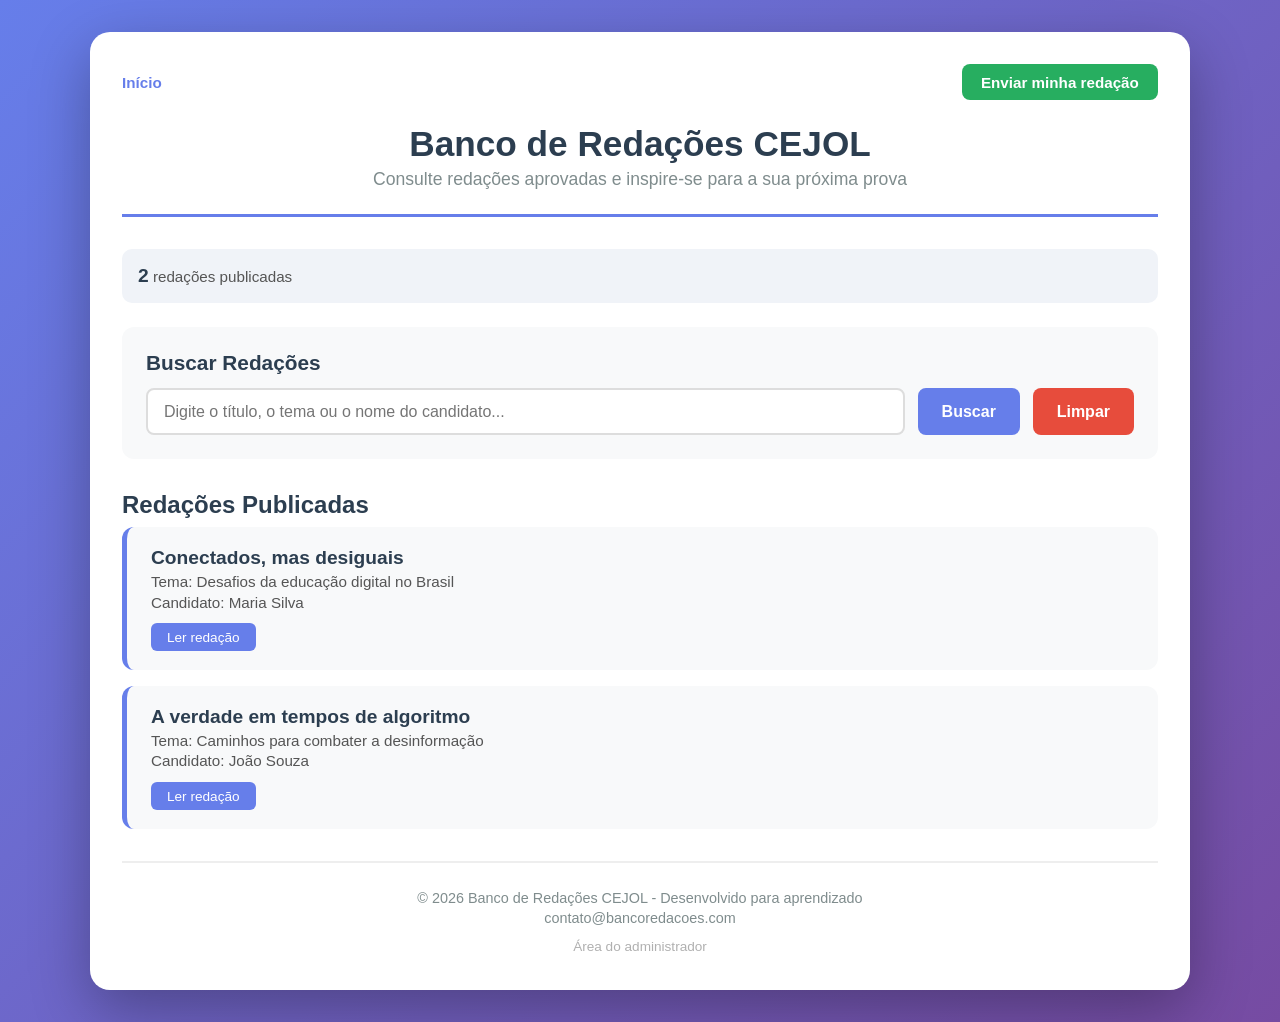
==== versao-local/index.html @ 505a9982 "Banco de Redações CEJOL até a Aula 16 (gabarito da versão 1) Código do projeto final de Projeto de A" ====
<!DOCTYPE html>
<html lang="pt-BR">
<head>
    <meta charset="UTF-8">
    <meta name="viewport" content="width=device-width, initial-scale=1.0">
    <title>Banco de Redações CEJOL</title>
    <link rel="stylesheet" href="style.css">
</head>
<body>
    <div class="container">

        <!-- ===== NAVEGAÇÃO ===== -->
        <nav class="topo-nav">
            <a href="index.html">Início</a>
            <a href="enviar.html" class="btn-enviar">Enviar minha redação</a>
        </nav>

        <!-- ===== CABEÇALHO ===== -->
        <header>
            <h1>Banco de Redações CEJOL</h1>
            <p>Consulte redações aprovadas e inspire-se para a sua próxima prova</p>
        </header>

        <!-- ===== ESTATÍSTICAS (preenchida pelo publico.js) ===== -->
        <section id="estatisticas">
            <span><strong id="total-publicadas">2</strong> redações publicadas</span>
        </section>

        <!-- ===== CONTEÚDO PRINCIPAL ===== -->
        <main>

            <!-- Busca -->
            <section id="busca">
                <h2>Buscar Redações</h2>
                <form id="form-busca">
                    <input type="text" id="termo-busca" placeholder="Digite o título, o tema ou o nome do candidato...">
                    <button type="submit">Buscar</button>
                    <button type="button" id="limpar-busca">Limpar</button>
                </form>
            </section>

            <!-- Listagem: cards de EXEMPLO (o publico.js troca pelos dados da API) -->
            <section id="listagem">
                <h2>Redações Publicadas</h2>
                <div id="lista-redacoes">
                    <article class="redacao">
                        <h3>Conectados, mas desiguais</h3>
                        <p>Tema: Desafios da educação digital no Brasil</p>
                        <p>Candidato: Maria Silva</p>
                        <div class="botoes-redacao">
                            <a href="redacao.html?id=1" class="ler">Ler redação</a>
                        </div>
                    </article>

                    <article class="redacao">
                        <h3>A verdade em tempos de algoritmo</h3>
                        <p>Tema: Caminhos para combater a desinformação</p>
                        <p>Candidato: João Souza</p>
                        <div class="botoes-redacao">
                            <a href="redacao.html?id=2" class="ler">Ler redação</a>
                        </div>
                    </article>
                </div>
            </section>

        </main>

        <!-- ===== RODAPÉ ===== -->
        <footer>
            <p>© 2026 Banco de Redações CEJOL - Desenvolvido para aprendizado</p>
            <p>contato@bancoredacoes.com</p>
            <p class="link-admin"><a href="admin.html" class="link-admin-texto">Área do administrador</a></p>
        </footer>

    </div>

    <script src="dados.js"></script>
    <script src="publico.js"></script>
</body>
</html>
---- versao-local/style.css ----
/* ==========================================================
   Banco de Redações CEJOL — style.css
   Um único arquivo de estilo para as 5 páginas.
   Cada parte foi acrescentada em uma aula (6 a 11), sempre no fim.
   ========================================================== */

/* ############ Aula 6 ############ */

/* ===== Reset: remove margens e espaçamentos padrão do navegador ===== */
* {
    margin: 0;
    padding: 0;
    box-sizing: border-box;
}

/* ===== Classes utilitárias ===== */
/* Esconde qualquer elemento (usada pelo JavaScript nas próximas aulas) */
.oculto {
    display: none !important;
}

/* Avisos como "Nenhuma redação encontrada" */
.texto-vazio {
    color: #7f8c8d;
    font-style: italic;
}

/* ===== Página e container ===== */
body {
    font-family: 'Segoe UI', Tahoma, Geneva, Verdana, sans-serif;
    background: linear-gradient(135deg, #667eea 0%, #764ba2 100%);
    min-height: 100vh;
    padding: 2rem 1rem;
    display: flex;
    justify-content: center;
    align-items: flex-start;
}

.container {
    max-width: 1100px;
    width: 100%;
    background: #ffffff;
    border-radius: 20px;
    padding: 2rem;
    box-shadow: 0 20px 60px rgba(0, 0, 0, 0.3);
}

/* ===== Cabeçalho ===== */
header {
    text-align: center;
    margin-bottom: 2rem;
    padding-bottom: 1.5rem;
    border-bottom: 3px solid #667eea;
}

header h1 {
    color: #2c3e50;
    font-size: 2.2rem;
    font-weight: 700;
}

header p {
    color: #7f8c8d;
    font-size: 1.1rem;
    margin-top: 0.3rem;
}

/* ===== Barra de navegação ===== */
.topo-nav {
    display: flex;
    justify-content: space-between;
    align-items: center;
    margin-bottom: 1.5rem;
    flex-wrap: wrap;
    gap: 0.8rem;
}

.topo-nav a {
    color: #667eea;
    text-decoration: none;
    font-weight: 600;
    font-size: 0.95rem;
    transition: color 0.2s;
}

.topo-nav a:hover {
    color: #5a67d8;
}

.topo-nav .btn-enviar {
    background: #27ae60;
    color: #fff;
    padding: 0.6rem 1.2rem;
    border-radius: 8px;
    transition: background 0.3s, transform 0.2s;
}

.topo-nav .btn-enviar:hover {
    background: #219150;
    color: #fff;
    transform: scale(1.02);
}

/* ===== Estatísticas ===== */
#estatisticas {
    display: flex;
    gap: 1.5rem;
    flex-wrap: wrap;
    margin: 1rem 0 1.5rem 0;
    padding: 1rem;
    background: #f0f3f8;
    border-radius: 10px;
}

#estatisticas span {
    font-size: 0.95rem;
    color: #555;
}

#estatisticas strong {
    color: #2c3e50;
    font-size: 1.2rem;
}

/* ===== Busca ===== */
#busca {
    margin-bottom: 2rem;
    padding: 1.5rem;
    background: #f8f9fa;
    border-radius: 12px;
}

#busca h2 {
    color: #2c3e50;
    font-size: 1.3rem;
    margin-bottom: 0.8rem;
}

#form-busca {
    display: flex;
    gap: 0.8rem;
    flex-wrap: wrap;
}

#form-busca input {
    flex: 1;
    min-width: 200px;
    padding: 0.8rem 1rem;
    border: 2px solid #ddd;
    border-radius: 8px;
    font-size: 1rem;
    outline: none;
    transition: border-color 0.3s;
}

#form-busca input:focus {
    border-color: #667eea;
}

#form-busca button {
    padding: 0.8rem 1.5rem;
    border: none;
    border-radius: 8px;
    font-size: 1rem;
    font-weight: 600;
    color: #fff;
    cursor: pointer;
    transition: transform 0.2s, background 0.3s;
}

#form-busca button[type="submit"] {
    background: #667eea;
}

#form-busca button[type="submit"]:hover {
    background: #5a67d8;
    transform: scale(1.02);
}

#form-busca #limpar-busca {
    background: #e74c3c;
}

#form-busca #limpar-busca:hover {
    background: #c0392b;
    transform: scale(1.02);
}

/* ===== Listagem e cards ===== */
#listagem {
    margin-bottom: 2rem;
}

#listagem h2 {
    color: #2c3e50;
    font-size: 1.5rem;
    margin-bottom: 0.5rem;
}

#lista-redacoes {
    display: flex;
    flex-direction: column;
    gap: 1rem;
}

.redacao {
    background: #f8f9fa;
    border-radius: 12px;
    padding: 1.2rem 1.5rem;
    border-left: 5px solid #667eea;
    transition: transform 0.2s, box-shadow 0.3s;
}

.redacao:hover {
    transform: translateX(5px);
    box-shadow: 0 4px 15px rgba(0, 0, 0, 0.1);
}

.redacao h3 {
    color: #2c3e50;
    font-size: 1.2rem;
    margin-bottom: 0.3rem;
}

.redacao p {
    color: #555;
    margin: 0.2rem 0;
    font-size: 0.95rem;
}

/* Botões dentro do card */
.botoes-redacao {
    display: flex;
    gap: 0.8rem;
    margin-top: 0.8rem;
    flex-wrap: wrap;
}

.botoes-redacao button,
.botoes-redacao a {
    padding: 0.4rem 1rem;
    border: none;
    border-radius: 6px;
    font-size: 0.85rem;
    color: #fff;
    cursor: pointer;
    text-decoration: none;
    transition: transform 0.2s;
}

.botoes-redacao .ler {
    background: #667eea;
}

/* ===== Rodapé ===== */
footer {
    text-align: center;
    margin-top: 2rem;
    padding-top: 1.5rem;
    border-top: 2px solid #eee;
    color: #7f8c8d;
    font-size: 0.9rem;
}

footer p {
    margin: 0.2rem 0;
}

footer a {
    color: #667eea;
    text-decoration: none;
}

footer a:hover {
    text-decoration: underline;
}

.link-admin {
    margin-top: 0.8rem;
}

.link-admin-texto {
    font-size: 0.85rem;
    color: #b0b0b0;
}

.link-admin-texto:hover {
    color: #7f8c8d;
}

/* ############ Aula 7 ############ */

/* ===== Caixas de formulário (enviar.html e, depois, admin.html) ===== */
.caixa-formulario {
    background: #f8f9fa;
    border-radius: 12px;
    padding: 1.5rem;
    margin-top: 1.5rem;
}

.caixa-formulario h2 {
    color: #2c3e50;
    font-size: 1.3rem;
    margin-bottom: 1rem;
}

/* ===== Orientações (enviar.html) ===== */
#orientacoes {
    margin-top: 2rem;
    padding: 1.5rem;
    background: #f0f3f8;
    border-radius: 12px;
    border-left: 5px solid #667eea;
}

#orientacoes h3 {
    color: #2c3e50;
    margin-bottom: 0.8rem;
    font-size: 1.1rem;
}

#orientacoes ul {
    color: #555;
    line-height: 1.8;
    padding-left: 1.2rem;
}

#orientacoes strong {
    color: #2c3e50;
}

/* ===== Campos de formulário ===== */
.campo {
    margin-bottom: 1rem;
}

.campo label {
    display: block;
    font-weight: 600;
    color: #2c3e50;
    margin-bottom: 0.3rem;
    font-size: 0.95rem;
}

.campo input,
.campo select,
.campo textarea {
    width: 100%;
    padding: 0.8rem 1rem;
    border: 2px solid #ddd;
    border-radius: 8px;
    font-size: 1rem;
    font-family: inherit;
    outline: none;
    transition: border-color 0.3s;
}

.campo textarea {
    min-height: 200px;
    resize: vertical;
    line-height: 1.5;
}

.campo input:focus,
.campo select:focus,
.campo textarea:focus {
    border-color: #667eea;
}

/* ===== Botões das caixas de formulário ===== */
.caixa-formulario button {
    padding: 0.8rem 2rem;
    border: none;
    border-radius: 8px;
    font-size: 1rem;
    font-weight: 600;
    color: #fff;
    cursor: pointer;
    margin: 0.3rem 0.5rem 0.3rem 0;
    transition: background 0.3s, transform 0.2s;
}

/* Ação principal (enviar, salvar): verde */
.caixa-formulario button[type="submit"] {
    background: #27ae60;
}

.caixa-formulario button[type="submit"]:hover {
    background: #219150;
    transform: scale(1.02);
}

/* Ação neutra (limpar): cinza */
.caixa-formulario button[type="reset"] {
    background: #95a5a6;
}

.caixa-formulario button[type="reset"]:hover {
    background: #7f8c8d;
}

/* ===== Mensagens de sucesso e erro ===== */
.mensagem-sucesso {
    background: #d4edda;
    color: #155724;
    padding: 1rem 1.2rem;
    border-radius: 8px;
    border-left: 4px solid #27ae60;
    margin-bottom: 1.5rem;
}

.mensagem-erro {
    background: #f8d7da;
    color: #721c24;
    padding: 1rem 1.2rem;
    border-radius: 8px;
    border-left: 4px solid #e74c3c;
    margin-bottom: 1.5rem;
}

/* ############ Aula 8 ############ */

/* ===== Leitura (redacao.html e moderar.html) ===== */
.leitura-bloco {
    background: #f8f9fa;
    border-radius: 12px;
    padding: 2rem;
    margin-bottom: 1.5rem;
    border-left: 5px solid #667eea;
}

.leitura-bloco h2 {
    color: #2c3e50;
    font-size: 1.6rem;
    margin-bottom: 0.5rem;
}

.leitura-bloco .meta {
    color: #7f8c8d;
    font-size: 0.95rem;
    margin-bottom: 0.3rem;
}

.leitura-texto {
    margin-top: 1.2rem;
    white-space: pre-wrap;
    line-height: 1.8;
    color: #333;
    font-size: 1.05rem;
    text-align: justify;
}

/* ===== Comentários ===== */
.comentarios-bloco {
    background: #f0f3f8;
    border-radius: 12px;
    padding: 1.5rem;
    border-left: 5px solid #9b59b6;
}

.comentarios-bloco h3 {
    color: #2c3e50;
    font-size: 1.2rem;
    margin-bottom: 1rem;
}

.comentario {
    background: #fff;
    padding: 1rem 1.2rem;
    border-radius: 8px;
    margin-bottom: 0.8rem;
    border-left: 3px solid #9b59b6;
}

.comentario .autor {
    font-weight: 700;
    color: #9b59b6;
    font-size: 0.95rem;
}

.comentario .data {
    color: #95a5a6;
    font-size: 0.8rem;
    margin-left: 0.5rem;
}

.comentario .texto {
    color: #333;
    margin-top: 0.4rem;
    line-height: 1.6;
}

/* ===== Status das redações ===== */
.status-aprovada {
    color: #27ae60;
    font-weight: 600;
}

.status-aguardando {
    color: #e67e22;
    font-weight: 600;
}

.status-recusada {
    color: #e74c3c;
    font-weight: 600;
}

/* ===== Botões de moderação (moderar.html) ===== */
.botoes-moderacao {
    display: flex;
    gap: 1rem;
    flex-wrap: wrap;
    margin: 1.5rem 0;
    padding: 1.2rem;
    background: #f8f9fa;
    border-radius: 12px;
    border-left: 5px solid #667eea;
}

.botoes-moderacao button {
    flex: 1;
    min-width: 200px;
    padding: 0.9rem 1.8rem;
    border: none;
    border-radius: 8px;
    font-size: 1rem;
    font-weight: 600;
    color: #fff;
    cursor: pointer;
}

.botoes-moderacao .aprovar {
    background: #27ae60;
}

.botoes-moderacao .recusar {
    background: #e74c3c;
}

/* ############ Aula 9 ############ */

/* ===== Painel: redações aguardando decisão ===== */
#moderacao {
    margin-bottom: 2rem;
}

#moderacao h2 {
    color: #2c3e50;
    font-size: 1.5rem;
    margin-bottom: 0.5rem;
}

.texto-ajuda {
    color: #7f8c8d;
    font-size: 0.9rem;
    margin-bottom: 1rem;
}

#lista-moderacao {
    display: flex;
    flex-direction: column;
    gap: 1rem;
}

/* ===== Cores dos botões dos cards (uma por ação) ===== */
.botoes-redacao .editar {
    background: #3498db;
}

.botoes-redacao .comentar {
    background: #9b59b6;
}

.botoes-redacao .excluir {
    background: #e74c3c;
}

.botoes-redacao .aprovar {
    background: #27ae60;
}

.botoes-redacao .recusar {
    background: #e67e22;
}

/* ===== Botão de cancelar (vermelho) ===== */
.caixa-formulario button[type="button"] {
    background: #e74c3c;
}

.caixa-formulario button[type="button"]:hover {
    background: #c0392b;
}

/* ===== Link "Sair" (vermelho) ===== */
.topo-nav .link-sair {
    color: #e74c3c;
}

.topo-nav .link-sair:hover {
    color: #c0392b;
}

/* ############ Aula 10 ############ */

/* ===== Camada de login (cobre a tela inteira) ===== */
#login-overlay {
    position: fixed;
    inset: 0;
    background: rgba(44, 62, 80, 0.95);
    display: flex;
    justify-content: center;
    align-items: center;
    z-index: 999;
    padding: 1rem;
}

/* Caixa branca do login (reaproveitada na janela de comentário) */
.login-box {
    background: #fff;
    border-radius: 16px;
    padding: 2.5rem;
    max-width: 400px;
    width: 100%;
    text-align: center;
    box-shadow: 0 20px 60px rgba(0, 0, 0, 0.4);
}

.login-box h2 {
    color: #2c3e50;
    margin-bottom: 0.5rem;
}

.login-box p {
    color: #7f8c8d;
    margin-bottom: 1.5rem;
    font-size: 0.95rem;
}

.login-box input {
    width: 100%;
    padding: 0.9rem 1rem;
    border: 2px solid #ddd;
    border-radius: 8px;
    font-size: 1rem;
    outline: none;
    margin-bottom: 1rem;
    transition: border-color 0.3s;
}

.login-box input:focus {
    border-color: #667eea;
}

.login-box button {
    width: 100%;
    padding: 0.9rem;
    background: #667eea;
    color: #fff;
    border: none;
    border-radius: 8px;
    font-size: 1rem;
    font-weight: 600;
    cursor: pointer;
}

.login-box button:hover {
    background: #5a67d8;
}

.login-erro {
    color: #e74c3c;
    font-size: 0.9rem;
    margin-top: 0.8rem;
}

.link-voltar-publico {
    color: #667eea;
    font-size: 0.85rem;
}

/* ===== Janela de comentário ===== */
#modal-comentario {
    position: fixed;
    inset: 0;
    display: flex;
    justify-content: center;
    align-items: center;
    background: rgba(44, 62, 80, 0.85);
    z-index: 1000;
    padding: 1rem;
}

#modal-comentario .login-box {
    max-width: 500px;
    text-align: left;
}

/* Botão "Cancelar" da janela: vermelho e logo abaixo do "Salvar" */
.login-box button[type="button"] {
    background: #e74c3c;
    margin-top: 0.5rem;
}

.login-box button[type="button"]:hover {
    background: #c0392b;
}

/* ############ Aula 11 ############ */

/* ===== Responsividade: até 768px (tablets e celulares grandes) ===== */
@media (max-width: 768px) {
    .container {
        padding: 1.5rem;
    }

    header h1 {
        font-size: 1.8rem;
    }
}

@media (max-width: 768px) {
    #form-busca {
        flex-direction: column;
    }

    #form-busca input {
        min-width: unset;
        width: 100%;
    }
}

@media (max-width: 768px) {
    #estatisticas {
        gap: 0.8rem;
        font-size: 0.85rem;
    }

    #estatisticas span {
        display: block;
    }
}

@media (max-width: 768px) {
    .redacao {
        padding: 1rem;
    }

    .leitura-bloco {
        padding: 1.2rem;
    }

    .leitura-bloco h2 {
        font-size: 1.3rem;
    }

    .login-box {
        padding: 2rem 1.5rem;
    }
}

/* ===== Responsividade: até 480px (celulares pequenos) ===== */
@media (max-width: 480px) {
    body {
        padding: 1rem 0.5rem;
    }

    .container {
        padding: 1rem;
        border-radius: 12px;
    }

    header h1 {
        font-size: 1.4rem;
    }

    header p {
        font-size: 0.9rem;
    }
}

@media (max-width: 480px) {
    .topo-nav {
        justify-content: center;
    }
}

@media (max-width: 480px) {
    .botoes-redacao button,
    .botoes-redacao a {
        width: 100%;
        text-align: center;
    }

    .caixa-formulario button {
        width: 100%;
        margin-right: 0;
    }
}

@media (max-width: 480px) {
    .redacao h3 {
        font-size: 1rem;
    }

    .leitura-texto {
        font-size: 0.95rem;
        text-align: left;
    }
}

/* ===== Acessibilidade: foco visível para quem usa o teclado ===== */
a:focus-visible,
button:focus-visible,
select:focus-visible {
    outline: 3px solid #f39c12;
    outline-offset: 2px;
}
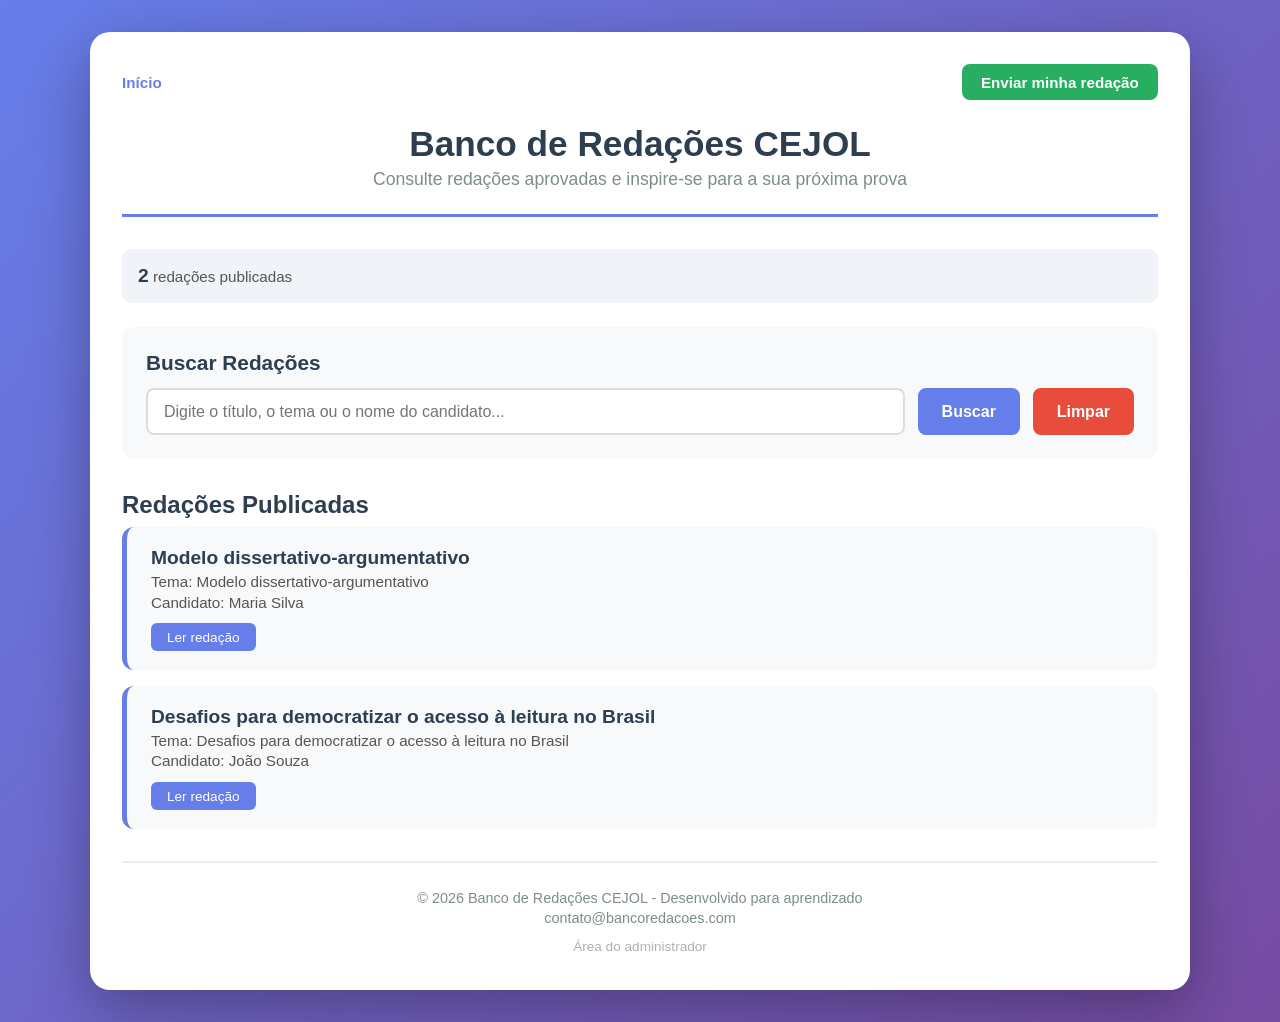
==== commit c9e4cfe1: "Folha de redação igual à das aulas (cejol-aulas, commit 123) O style.css, as páginas e a função text" ====
--- a/versao-local/index.html
+++ b/versao-local/index.html
@@ -44,8 +44,8 @@
                 <h2>Redações Publicadas</h2>
                 <div id="lista-redacoes">
                     <article class="redacao">
-                        <h3>Conectados, mas desiguais</h3>
-                        <p>Tema: Desafios da educação digital no Brasil</p>
+                        <h3>Modelo dissertativo-argumentativo</h3>
+                        <p>Tema: Modelo dissertativo-argumentativo</p>
                         <p>Candidato: Maria Silva</p>
                         <div class="botoes-redacao">
                             <a href="redacao.html?id=1" class="ler">Ler redação</a>
@@ -53,8 +53,8 @@
                     </article>
 
                     <article class="redacao">
-                        <h3>A verdade em tempos de algoritmo</h3>
-                        <p>Tema: Caminhos para combater a desinformação</p>
+                        <h3>Desafios para democratizar o acesso à leitura no Brasil</h3>
+                        <p>Tema: Desafios para democratizar o acesso à leitura no Brasil</p>
                         <p>Candidato: João Souza</p>
                         <div class="botoes-redacao">
                             <a href="redacao.html?id=2" class="ler">Ler redação</a>
--- a/versao-local/style.css
+++ b/versao-local/style.css
@@ -420,19 +420,33 @@
 
 /* ############ Aula 8 ############ */
 
-/* ===== Leitura (redacao.html e moderar.html) ===== */
+/* ===== Leitura: a folha de redação (redacao.html e moderar.html) ===== */
 .leitura-bloco {
-    background: #f8f9fa;
-    border-radius: 12px;
-    padding: 2rem;
+    background: #fffef8;
+    border: 1px solid #e4e0d4;
+    border-radius: 4px;
+    box-shadow: 0 2px 4px rgba(0, 0, 0, 0.06), 0 12px 28px rgba(0, 0, 0, 0.1);
+    padding: 1.6rem 2rem 1.2rem;
     margin-bottom: 1.5rem;
-    border-left: 5px solid #667eea;
+}
+
+.leitura-bloco::before {
+    content: "FOLHA DE REDAÇÃO";
+    display: block;
+    font-size: 0.8rem;
+    font-weight: 700;
+    letter-spacing: 0.12em;
+    color: #1f3a93;
+    border-bottom: 2px solid #1f3a93;
+    padding-bottom: 0.4rem;
+    margin-bottom: 1rem;
 }
 
 .leitura-bloco h2 {
-    color: #2c3e50;
-    font-size: 1.6rem;
-    margin-bottom: 0.5rem;
+    font-family: 'Dancing Script', cursive;
+    font-size: 2.1rem;
+    color: #1e2f6b;
+    margin-bottom: 0.6rem;
 }
 
 .leitura-bloco .meta {
@@ -441,13 +455,61 @@
     margin-bottom: 0.3rem;
 }
 
+.leitura-bloco .meta:first-of-type {
+    background: #eef0f3;
+    color: #2c3e50;
+    font-weight: 600;
+    padding: 0.5rem 0.8rem;
+    border-radius: 3px;
+}
+
 .leitura-texto {
+    --linha: 2.2rem;
+    --margem: 2.8rem;
+    position: relative;
     margin-top: 1.2rem;
-    white-space: pre-wrap;
-    line-height: 1.8;
-    color: #333;
-    font-size: 1.05rem;
+    padding: 0 0.4rem var(--linha) calc(var(--margem) + 0.6rem);
+    font-family: 'Caveat', cursive;
+    font-size: 1.6rem;
+    font-weight: 500;
+    line-height: var(--linha);
+    color: #1e2f6b;
     text-align: justify;
+    background-image: linear-gradient(to bottom, transparent calc(var(--linha) - 1px), #c9d6ea calc(var(--linha) - 1px));
+    background-size: 100% var(--linha);
+}
+
+.leitura-texto p {
+    text-indent: 2em;
+}
+
+.leitura-texto::before {
+    content: "\
+01\A 02\A 03\A 04\A 05\A 06\A 07\A 08\A 09\A 10\A \
+11\A 12\A 13\A 14\A 15\A 16\A 17\A 18\A 19\A 20\A \
+21\A 22\A 23\A 24\A 25\A 26\A 27\A 28\A 29\A 30\A \
+31\A 32\A 33\A 34\A 35\A 36\A 37\A 38\A 39\A 40\A \
+41\A 42\A 43\A 44\A 45\A 46\A 47\A 48\A 49\A 50\A \
+51\A 52\A 53\A 54\A 55\A 56\A 57\A 58\A 59\A 60\A \
+61\A 62\A 63\A 64\A 65\A 66\A 67\A 68\A 69\A 70\A \
+71\A 72\A 73\A 74\A 75\A 76\A 77\A 78\A 79\A 80\A \
+81\A 82\A 83\A 84\A 85\A 86\A 87\A 88\A 89\A 90\A \
+91\A 92\A 93\A 94\A 95\A 96\A 97\A 98\A 99";
+    position: absolute;
+    top: 0;
+    bottom: 0;
+    left: 0;
+    width: var(--margem);
+    box-sizing: border-box;
+    padding-right: 0.6rem;
+    border-right: 1px solid #e8a3a3;
+    overflow: hidden;
+    white-space: pre;
+    text-align: right;
+    font-family: 'Courier New', monospace;
+    font-size: 0.8rem;
+    line-height: var(--linha);
+    color: #9aa5b8;
 }
 
 /* ===== Comentários ===== */
@@ -752,7 +814,7 @@
     }
 
     .leitura-bloco h2 {
-        font-size: 1.3rem;
+        font-size: 1.7rem;
     }
 
     .login-box {
@@ -805,8 +867,14 @@
     }
 
     .leitura-texto {
-        font-size: 0.95rem;
+        --linha: 1.9rem;
+        --margem: 2rem;
+        font-size: 1.35rem;
         text-align: left;
+    }
+
+    .leitura-texto::before {
+        font-size: 0.7rem;
     }
 }
 
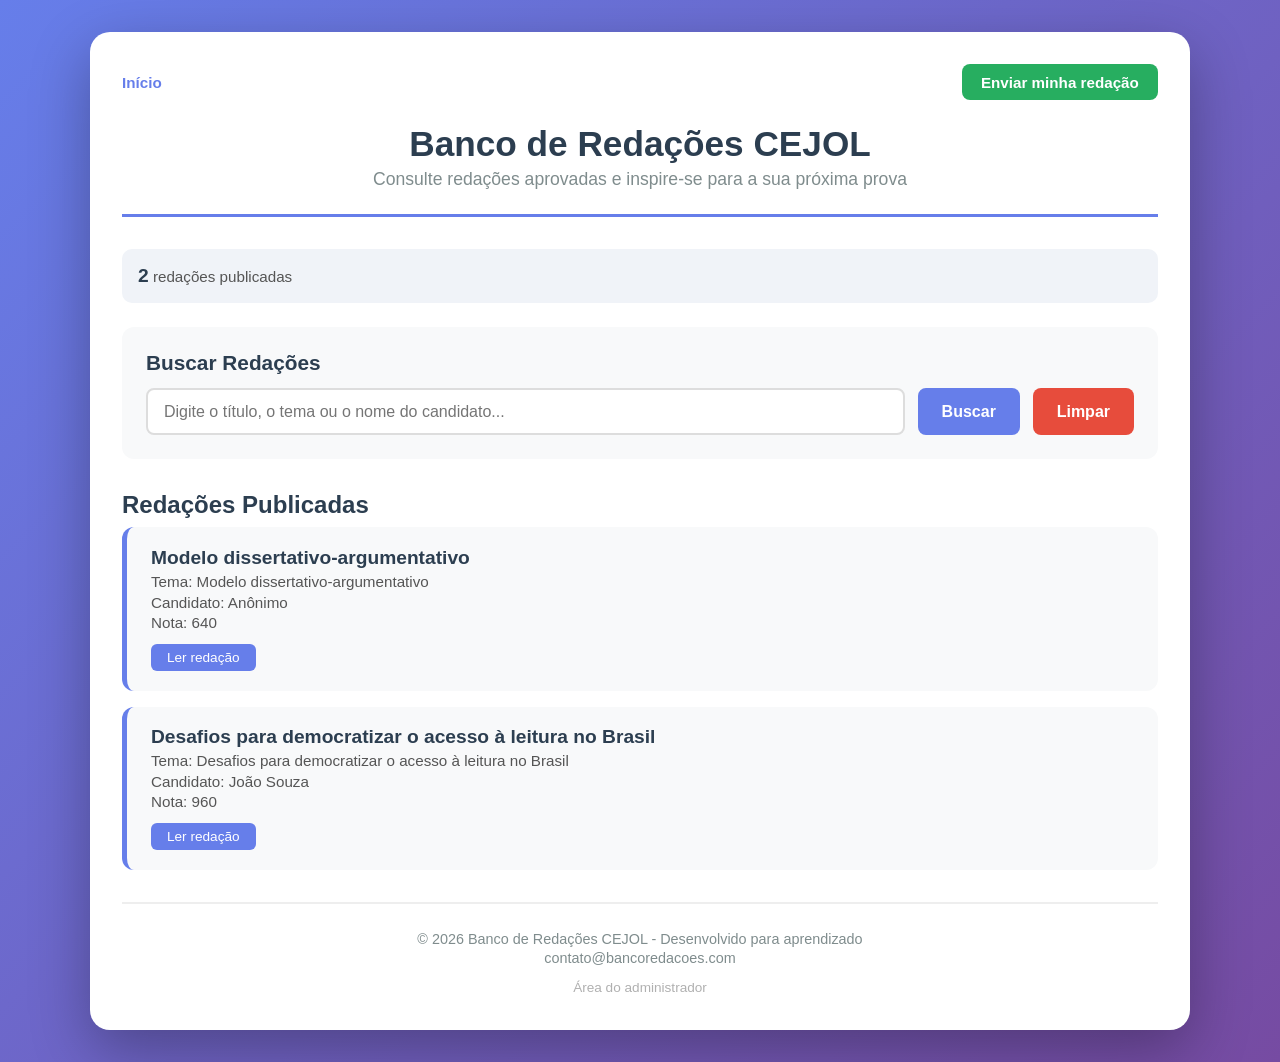
==== commit dcb6468a: "Código igual ao das aulas (cejol-aulas, commit 125) A versão local (Aulas 12 e 13) também ganha a no" ====
--- a/versao-local/index.html
+++ b/versao-local/index.html
@@ -46,7 +46,8 @@
                     <article class="redacao">
                         <h3>Modelo dissertativo-argumentativo</h3>
                         <p>Tema: Modelo dissertativo-argumentativo</p>
-                        <p>Candidato: Maria Silva</p>
+                        <p>Candidato: Anônimo</p>
+                        <p>Nota: 640</p>
                         <div class="botoes-redacao">
                             <a href="redacao.html?id=1" class="ler">Ler redação</a>
                         </div>
@@ -56,6 +57,7 @@
                         <h3>Desafios para democratizar o acesso à leitura no Brasil</h3>
                         <p>Tema: Desafios para democratizar o acesso à leitura no Brasil</p>
                         <p>Candidato: João Souza</p>
+                        <p>Nota: 960</p>
                         <div class="botoes-redacao">
                             <a href="redacao.html?id=2" class="ler">Ler redação</a>
                         </div>
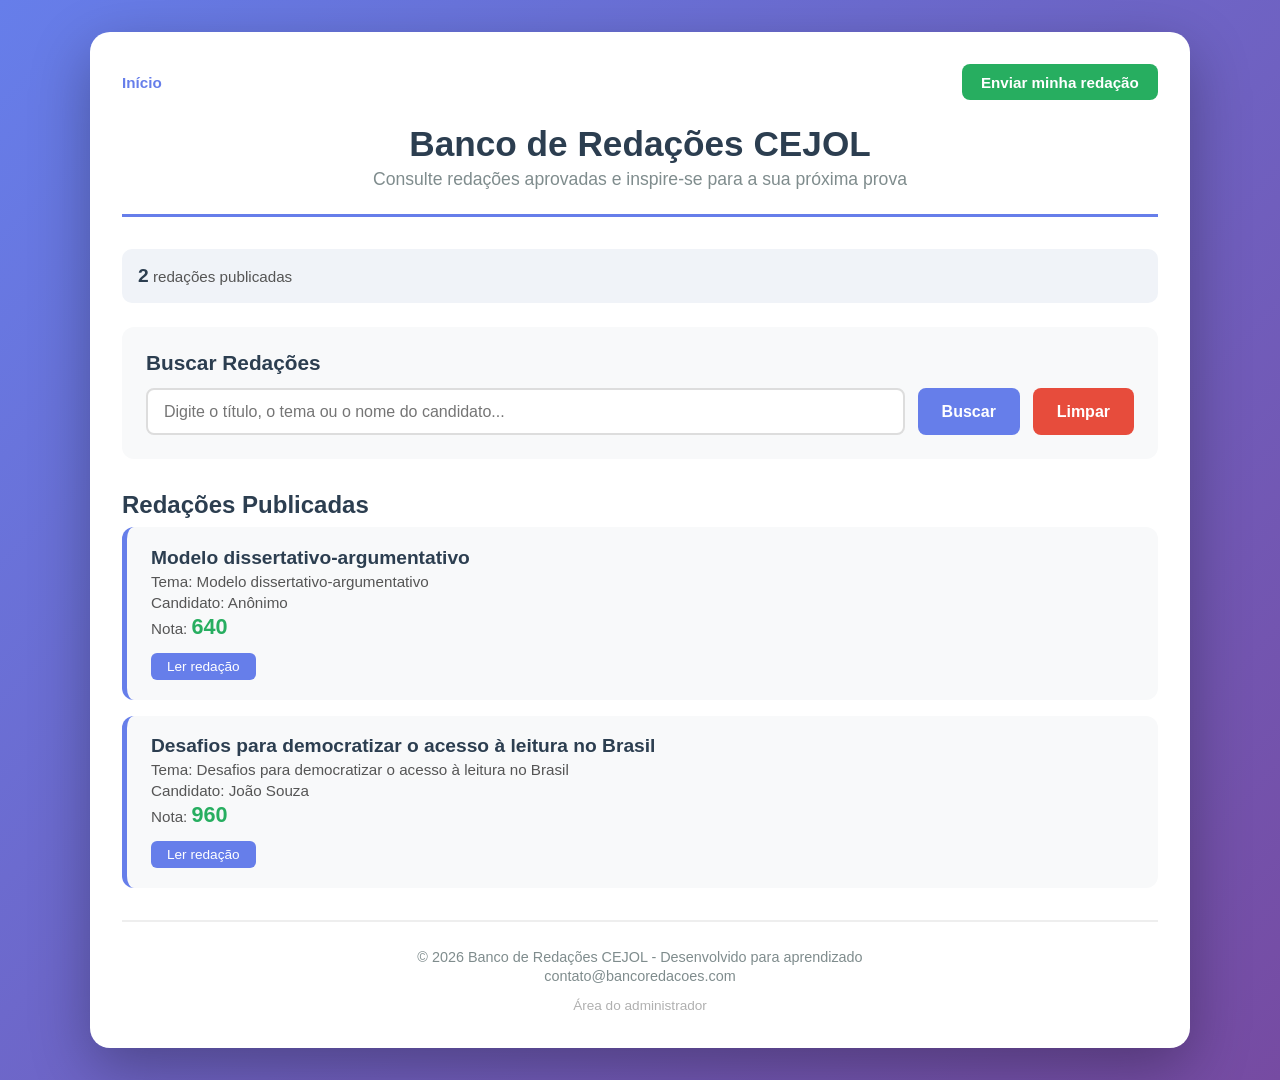
==== commit f5f36d92: "Nota em destaque e quebras de linha nos comentários - Nas páginas públicas (cards do index.html e le" ====
--- a/versao-local/index.html
+++ b/versao-local/index.html
@@ -47,7 +47,7 @@
                         <h3>Modelo dissertativo-argumentativo</h3>
                         <p>Tema: Modelo dissertativo-argumentativo</p>
                         <p>Candidato: Anônimo</p>
-                        <p>Nota: 640</p>
+                        <p>Nota: <span class="nota nota-alta">640</span></p>
                         <div class="botoes-redacao">
                             <a href="redacao.html?id=1" class="ler">Ler redação</a>
                         </div>
@@ -57,7 +57,7 @@
                         <h3>Desafios para democratizar o acesso à leitura no Brasil</h3>
                         <p>Tema: Desafios para democratizar o acesso à leitura no Brasil</p>
                         <p>Candidato: João Souza</p>
-                        <p>Nota: 960</p>
+                        <p>Nota: <span class="nota nota-alta">960</span></p>
                         <div class="botoes-redacao">
                             <a href="redacao.html?id=2" class="ler">Ler redação</a>
                         </div>
--- a/versao-local/style.css
+++ b/versao-local/style.css
@@ -547,6 +547,7 @@
 }
 
 .comentario .texto {
+    white-space: pre-line;      /* mantém as quebras de linha que o professor digitou */
     color: #333;
     margin-top: 0.4rem;
     line-height: 1.6;
@@ -885,3 +886,25 @@
     outline: 3px solid #f39c12;
     outline-offset: 2px;
 }
+
+/* ===== Nota em destaque (index.html e redacao.html) =====
+   Verde (a cor do botão "Enviar minha redação") a partir de 600, vermelha abaixo de 600
+   e cinza enquanto a redação não foi corrigida. A classe vem da função classeNota (publico.js). */
+.nota {
+    font-size: 1.35rem;
+    font-weight: 700;
+}
+
+.nota-alta {
+    color: #27ae60;
+}
+
+.nota-baixa {
+    color: #e74c3c;
+}
+
+.nota-pendente {
+    font-size: 1rem;
+    font-weight: 600;
+    color: #7f8c8d;
+}
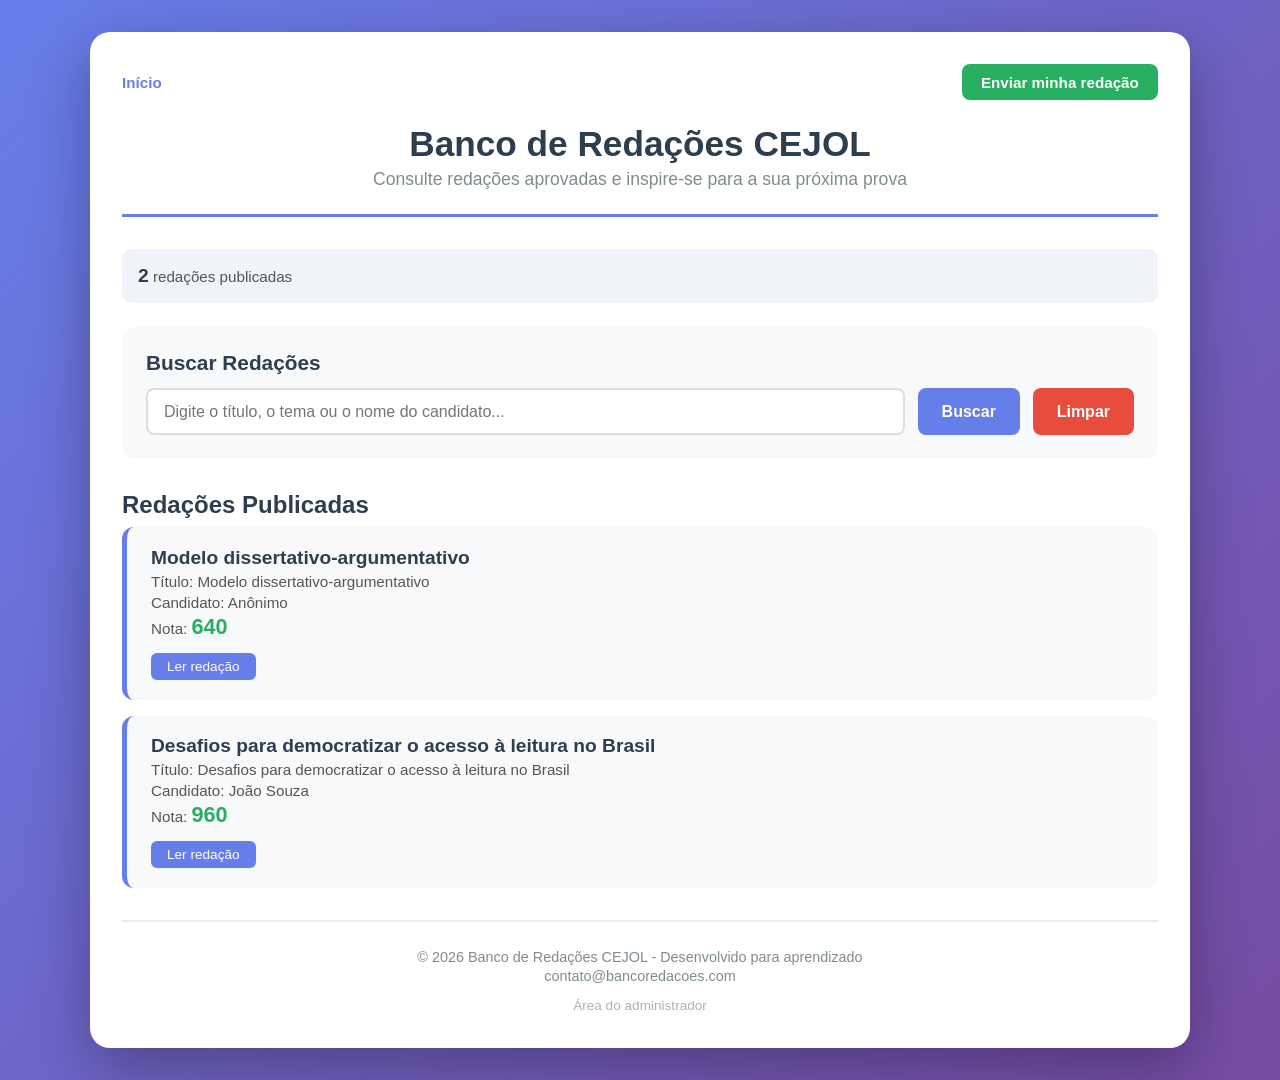
==== commit fabd4c57: "Tema em destaque nos cards, nota e comentário na moderação e na edição - Cards (index.html e painel)" ====
--- a/versao-local/index.html
+++ b/versao-local/index.html
@@ -45,7 +45,7 @@
                 <div id="lista-redacoes">
                     <article class="redacao">
                         <h3>Modelo dissertativo-argumentativo</h3>
-                        <p>Tema: Modelo dissertativo-argumentativo</p>
+                        <p>Título: Modelo dissertativo-argumentativo</p>
                         <p>Candidato: Anônimo</p>
                         <p>Nota: <span class="nota nota-alta">640</span></p>
                         <div class="botoes-redacao">
@@ -55,7 +55,7 @@
 
                     <article class="redacao">
                         <h3>Desafios para democratizar o acesso à leitura no Brasil</h3>
-                        <p>Tema: Desafios para democratizar o acesso à leitura no Brasil</p>
+                        <p>Título: Desafios para democratizar o acesso à leitura no Brasil</p>
                         <p>Candidato: João Souza</p>
                         <p>Nota: <span class="nota nota-alta">960</span></p>
                         <div class="botoes-redacao">
--- a/versao-local/style.css
+++ b/versao-local/style.css
@@ -226,6 +226,26 @@
     color: #555;
     margin: 0.2rem 0;
     font-size: 0.95rem;
+}
+
+/* Nota em destaque: verde a partir de 600, vermelha abaixo; cinza enquanto não há nota */
+.nota {
+    font-size: 1.35rem;
+    font-weight: 700;
+}
+
+.nota-alta {
+    color: #27ae60;
+}
+
+.nota-baixa {
+    color: #e74c3c;
+}
+
+.nota-pendente {
+    font-size: 1rem;
+    font-weight: 600;
+    color: #7f8c8d;
 }
 
 /* Botões dentro do card */
@@ -547,7 +567,7 @@
 }
 
 .comentario .texto {
-    white-space: pre-line;      /* mantém as quebras de linha que o professor digitou */
+    white-space: pre-line;
     color: #333;
     margin-top: 0.4rem;
     line-height: 1.6;
@@ -886,25 +906,3 @@
     outline: 3px solid #f39c12;
     outline-offset: 2px;
 }
-
-/* ===== Nota em destaque (index.html e redacao.html) =====
-   Verde (a cor do botão "Enviar minha redação") a partir de 600, vermelha abaixo de 600
-   e cinza enquanto a redação não foi corrigida. A classe vem da função classeNota (publico.js). */
-.nota {
-    font-size: 1.35rem;
-    font-weight: 700;
-}
-
-.nota-alta {
-    color: #27ae60;
-}
-
-.nota-baixa {
-    color: #e74c3c;
-}
-
-.nota-pendente {
-    font-size: 1rem;
-    font-weight: 600;
-    color: #7f8c8d;
-}
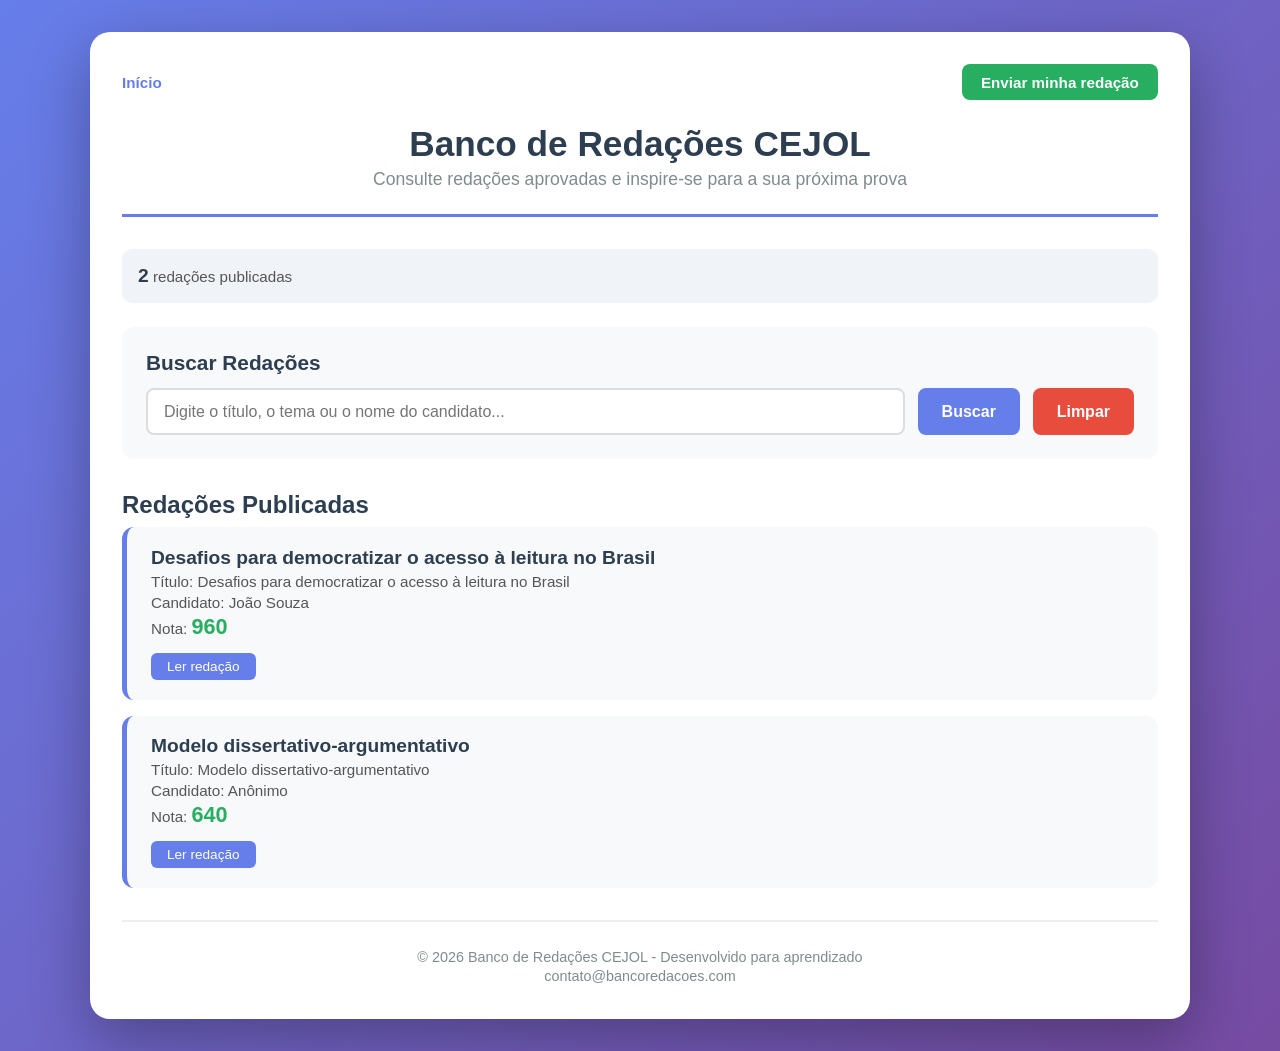
==== commit 7f73270a: "Rodapé sem o link "Área do administrador" O painel continua no ar, mas sem link nas páginas públicas" ====
--- a/versao-local/index.html
+++ b/versao-local/index.html
@@ -71,7 +71,6 @@
         <footer>
             <p>© 2026 Banco de Redações CEJOL - Desenvolvido para aprendizado</p>
             <p>contato@bancoredacoes.com</p>
-            <p class="link-admin"><a href="admin.html" class="link-admin-texto">Área do administrador</a></p>
         </footer>
 
     </div>
--- a/versao-local/style.css
+++ b/versao-local/style.css
@@ -293,19 +293,6 @@
 
 footer a:hover {
     text-decoration: underline;
-}
-
-.link-admin {
-    margin-top: 0.8rem;
-}
-
-.link-admin-texto {
-    font-size: 0.85rem;
-    color: #b0b0b0;
-}
-
-.link-admin-texto:hover {
-    color: #7f8c8d;
 }
 
 /* ############ Aula 7 ############ */
